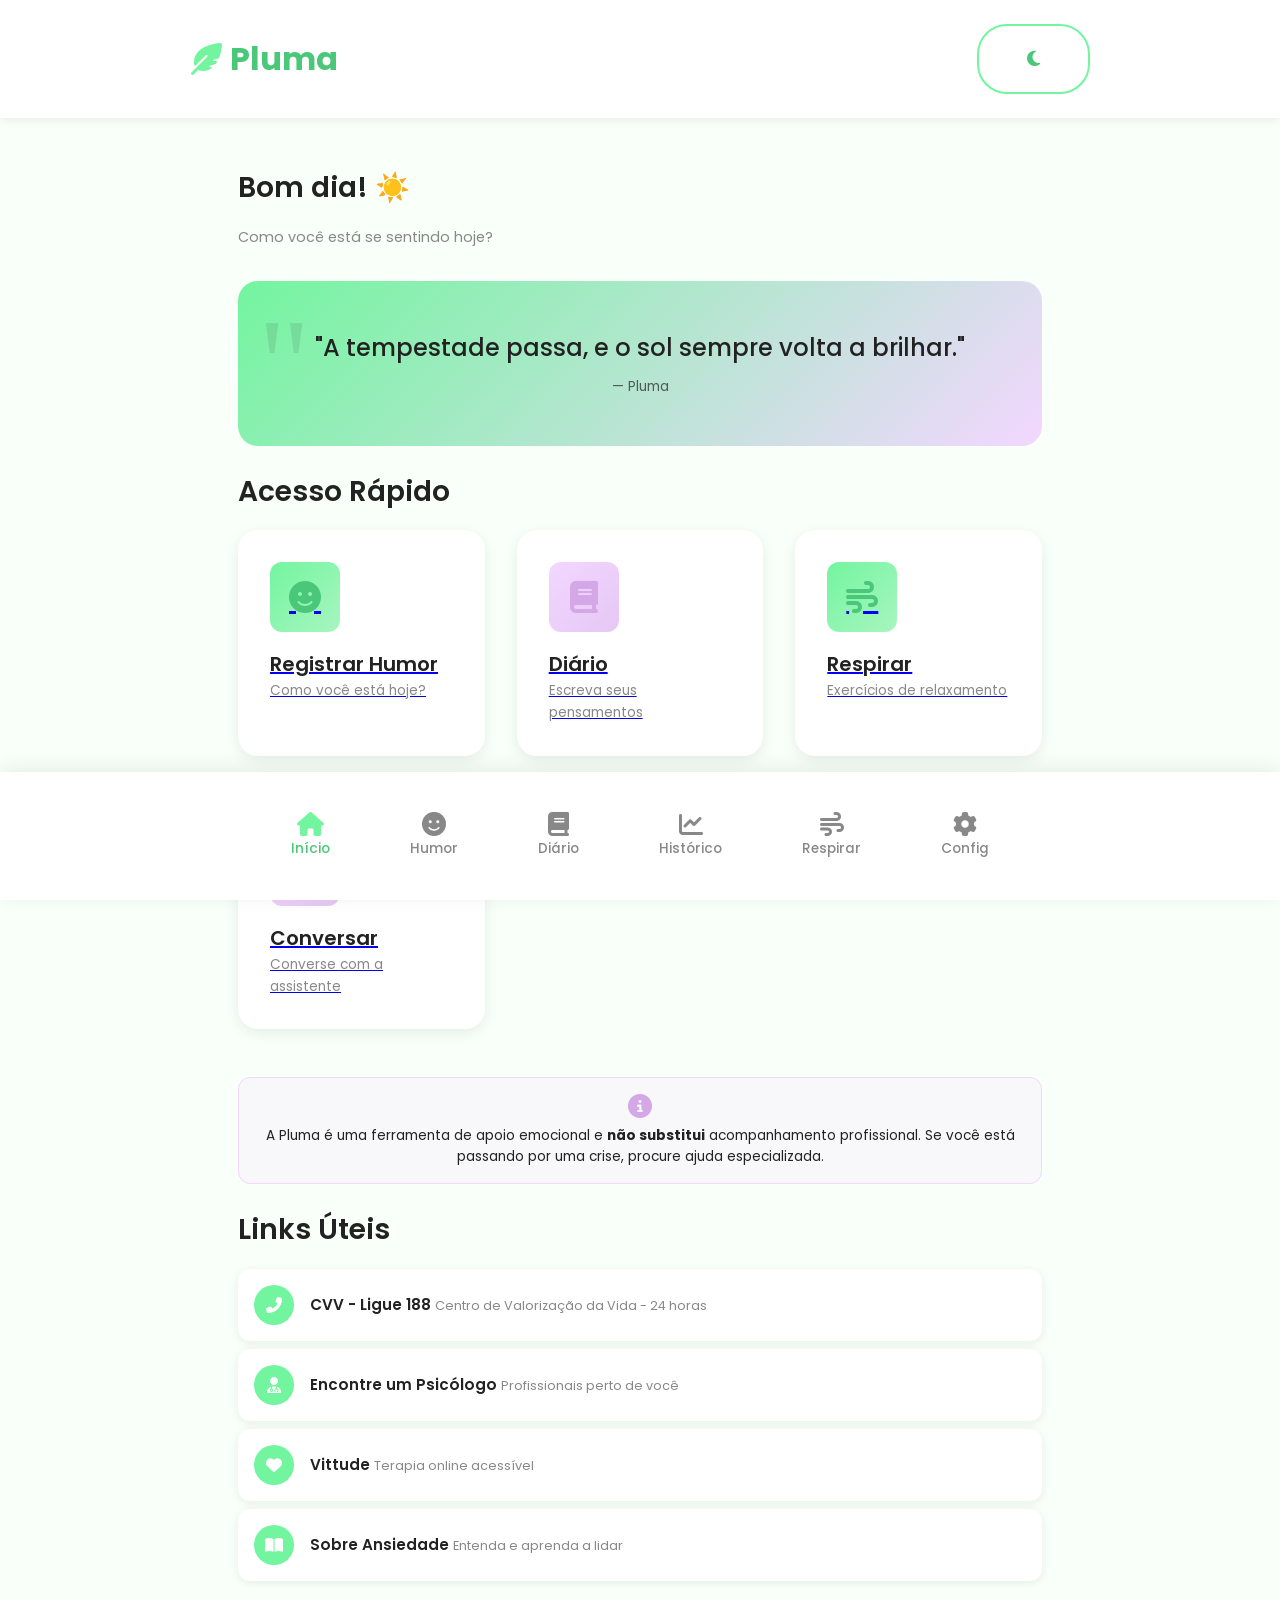
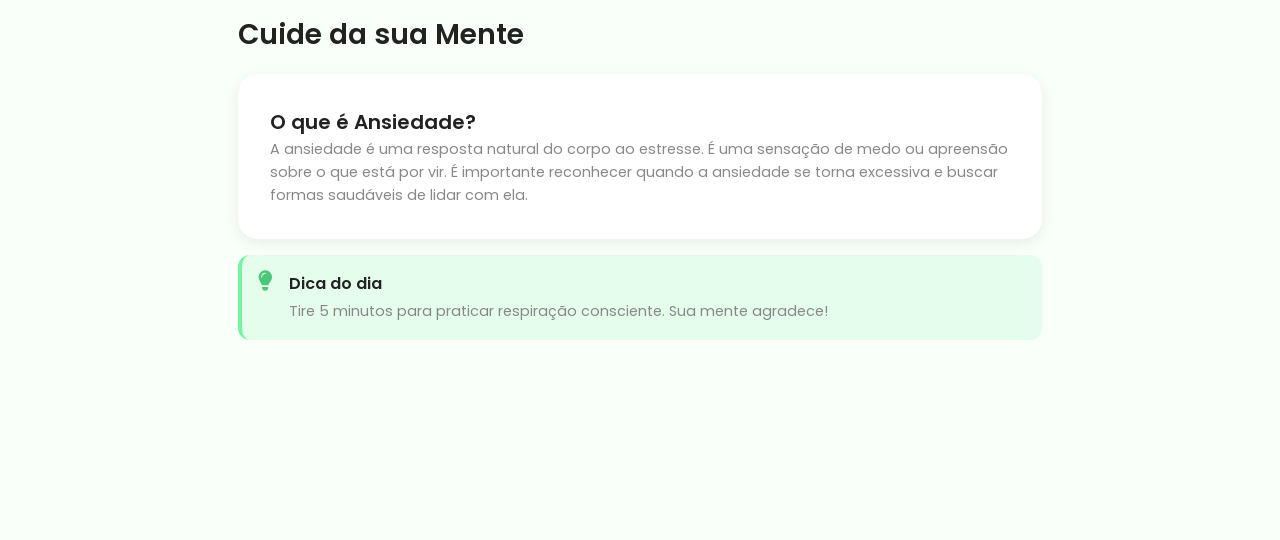
==== index.html @ 39aa9223 "codigo para salvar para futuras alteracoes" ====
<!DOCTYPE html>
<html lang="pt-BR">
<head>
    <meta charset="UTF-8">
    <meta name="viewport" content="width=device-width, initial-scale=1.0, maximum-scale=1.0, user-scalable=no">
    <meta name="description" content="Pluma - Plataforma de apoio emocional e bem-estar. Registre seu humor, escreva seu diário e pratique técnicas de respiração.">
    <meta name="theme-color" content="#73f59f">
    <meta name="apple-mobile-web-app-capable" content="yes">
    <meta name="apple-mobile-web-app-status-bar-style" content="default">
    
    <title>Pluma - Apoio Emocional</title>
    
    <!-- Fonts -->
    <link rel="preconnect" href="https://fonts.googleapis.com">
    <link rel="preconnect" href="https://fonts.gstatic.com" crossorigin>
    <link href="https://fonts.googleapis.com/css2?family=Poppins:wght@300;400;500;600;700&family=Inter:wght@400;500;600&display=swap" rel="stylesheet">
    
    <!-- Font Awesome -->
    <link rel="stylesheet" href="https://cdnjs.cloudflare.com/ajax/libs/font-awesome/6.5.1/css/all.min.css">
    
    <!-- Styles -->
    <link rel="stylesheet" href="css/style.css">
    <link rel="stylesheet" href="css/responsive.css">
</head>
<body>
    <!-- Splash Screen -->
    <div class="splash-screen" id="splashScreen">
        <div class="logo">🪶 Pluma</div>
        <div class="loader"></div>
    </div>

    <!-- Header -->
    <header class="header">
        <div class="header-content">
            <a href="index.html" class="logo">
                <i class="fas fa-feather-alt"></i>
                Pluma
            </a>
            <button class="btn btn-sm btn-outline" id="themeToggle" aria-label="Alternar tema">
                <i class="fas fa-moon"></i>
            </button>
        </div>
    </header>

    <!-- Conteúdo Principal -->
    <main class="container">
        <!-- Saudação -->
        <section class="section fade-in">
            <h1 class="section-title" id="greeting">Olá! 👋</h1>
            <p class="section-subtitle">Como você está se sentindo hoje?</p>
        </section>

        <!-- Mensagem Motivacional -->
        <section class="motivational-box slide-up">
            <p class="motivational-text" id="motivationalQuote">"Cada dia é uma nova oportunidade para cuidar de si mesmo."</p>
            <p class="motivational-author" id="motivationalAuthor">— Pluma</p>
        </section>

        <!-- Acesso Rápido -->
        <section class="section">
            <h2 class="section-title">Acesso Rápido</h2>
            <div class="cards-grid">
                <a href="humor.html" class="card">
                    <div class="card-header">
                        <div class="card-icon verde">
                            <i class="fas fa-smile"></i>
                        </div>
                    </div>
                    <h3 class="card-title">Registrar Humor</h3>
                    <p class="card-subtitle">Como você está hoje?</p>
                </a>
                
                <a href="diario.html" class="card">
                    <div class="card-header">
                        <div class="card-icon lilas">
                            <i class="fas fa-book"></i>
                        </div>
                    </div>
                    <h3 class="card-title">Diário</h3>
                    <p class="card-subtitle">Escreva seus pensamentos</p>
                </a>
                
                <a href="respirar.html" class="card">
                    <div class="card-header">
                        <div class="card-icon verde">
                            <i class="fas fa-wind"></i>
                        </div>
                    </div>
                    <h3 class="card-title">Respirar</h3>
                    <p class="card-subtitle">Exercícios de relaxamento</p>
                </a>
                
                <a href="ia.html" class="card">
                    <div class="card-header">
                        <div class="card-icon lilas">
                            <i class="fas fa-user-doctor"></i>
                        </div>
                    </div>
                    <h3 class="card-title">Conversar</h3>
                    <p class="card-subtitle">Converse com a assistente</p>
                </a>
            </div>
        </section>

        <!-- Aviso Importante -->
        <section class="disclaimer">
            <i class="fas fa-info-circle"></i>
            <p class="disclaimer-text">
                A Pluma é uma ferramenta de apoio emocional e <strong>não substitui</strong> acompanhamento profissional. 
                Se você está passando por uma crise, procure ajuda especializada.
            </p>
        </section>

        <!-- Links Úteis -->
        <section class="section">
            <h2 class="section-title">Links Úteis</h2>
            <div class="useful-links">
                <a href="https://www.cvv.org.br/" target="_blank" rel="noopener noreferrer" class="useful-link">
                    <i class="fas fa-phone-alt"></i>
                    <div class="useful-link-content">
                        <span class="useful-link-title">CVV - Ligue 188</span>
                        <span class="useful-link-description">Centro de Valorização da Vida - 24 horas</span>
                    </div>
                </a>
                
                <a href="https://www.doctoralia.com.br/psicologos" target="_blank" rel="noopener noreferrer" class="useful-link">
                    <i class="fas fa-user-md"></i>
                    <div class="useful-link-content">
                        <span class="useful-link-title">Encontre um Psicólogo</span>
                        <span class="useful-link-description">Profissionais perto de você</span>
                    </div>
                </a>
                
                <a href="https://www.vittude.com/" target="_blank" rel="noopener noreferrer" class="useful-link">
                    <i class="fas fa-heart"></i>
                    <div class="useful-link-content">
                        <span class="useful-link-title">Vittude</span>
                        <span class="useful-link-description">Terapia online acessível</span>
                    </div>
                </a>
                
                <a href="https://www.minhavida.com.br/bem-estar/tudo-sobre/17115-ansiedade" target="_blank" rel="noopener noreferrer" class="useful-link">
                    <i class="fas fa-book-open"></i>
                    <div class="useful-link-content">
                        <span class="useful-link-title">Sobre Ansiedade</span>
                        <span class="useful-link-description">Entenda e aprenda a lidar</span>
                    </div>
                </a>
            </div>
        </section>

        <!-- Conteúdo Informativo -->
        <section class="section">
            <h2 class="section-title">Cuide da sua Mente</h2>
            
            <div class="card">
                <h3 class="card-title">O que é Ansiedade?</h3>
                <p style="font-size: 0.9rem; color: var(--cinza-medio); line-height: 1.6;">
                    A ansiedade é uma resposta natural do corpo ao estresse. É uma sensação de medo ou apreensão 
                    sobre o que está por vir. É importante reconhecer quando a ansiedade se torna excessiva e 
                    buscar formas saudáveis de lidar com ela.
                </p>
            </div>
            
            <div class="alert alert-info">
                <i class="fas fa-lightbulb"></i>
                <div class="alert-content">
                    <p class="alert-title">Dica do dia</p>
                    <p class="alert-text">Tire 5 minutos para praticar respiração consciente. Sua mente agradece!</p>
                </div>
            </div>
        </section>
    </main>

    <!-- Navbar Inferior -->
    <nav class="navbar" aria-label="Navegação principal">
        <div class="navbar-content">
            <a href="index.html" class="nav-item active" aria-current="page">
                <i class="fas fa-home"></i>
                <span>Início</span>
            </a>
            <a href="humor.html" class="nav-item">
                <i class="fas fa-smile"></i>
                <span>Humor</span>
            </a>
            <a href="diario.html" class="nav-item">
                <i class="fas fa-book"></i>
                <span>Diário</span>
            </a>
            <a href="historico.html" class="nav-item">
                <i class="fas fa-chart-line"></i>
                <span>Histórico</span>
            </a>
            <a href="respirar.html" class="nav-item">
                <i class="fas fa-wind"></i>
                <span>Respirar</span>
            </a>
            <a href="config.html" class="nav-item">
                <i class="fas fa-cog"></i>
                <span>Config</span>
            </a>
        </div>
    </nav>

    <!-- Scripts -->
    <script src="js/app.js"></script>
</body>
</html>
---- css/style.css ----
/* ============================================
   PLUMA - Estilos Principais
   Plataforma de Apoio Emocional
   ============================================ */

/* Reset e Base */
* {
    margin: 0;
    padding: 0;
    box-sizing: border-box;
}

:root {
    /* Paleta de Cores */
    --verde-claro: #73f59f;
    --lilas-claro: #f3d7ff;
    --branco: #ffffff;
    --fundo-suave: #f9fff9;
    --texto-escuro: #222222;
    --verde-escuro: #4bc77a;
    --lilas-escuro: #d4a8e6;
    --cinza-claro: #f5f5f5;
    --cinza-medio: #888888;
    --sombra: rgba(0, 0, 0, 0.08);
    
    /* Tipografia */
    --font-principal: 'Poppins', -apple-system, BlinkMacSystemFont, 'Segoe UI', sans-serif;
    --font-secundaria: 'Inter', sans-serif;
    
    /* Espaçamentos */
    --espacamento-xs: 0.25rem;
    --espacamento-sm: 0.5rem;
    --espacamento-md: 1rem;
    --espacamento-lg: 1.5rem;
    --espacamento-xl: 2rem;
    --espacamento-xxl: 3rem;
    
    /* Bordas */
    --borda-radius-sm: 8px;
    --borda-radius-md: 12px;
    --borda-radius-lg: 20px;
    --borda-radius-xl: 30px;
    
    /* Transições */
    --transicao-rapida: 0.2s ease;
    --transicao-media: 0.3s ease;
    --transicao-lenta: 0.5s ease;
}

/* Dark Mode */
[data-theme="dark"] {
    --verde-claro: #4bc77a;
    --lilas-claro: #9b59b6;
    --branco: #1a1a2e;
    --fundo-suave: #16213e;
    --texto-escuro: #f0f0f0;
    --cinza-claro: #2a2a4a;
    --sombra: rgba(0, 0, 0, 0.3);
}

html {
    font-size: 16px;
    scroll-behavior: smooth;
}

body {
    font-family: var(--font-principal);
    background-color: var(--fundo-suave);
    color: var(--texto-escuro);
    line-height: 1.6;
    min-height: 100vh;
    padding-bottom: 80px;
    transition: background-color var(--transicao-media), color var(--transicao-media);
}

/* Loader / Splash Screen */
.splash-screen {
    position: fixed;
    top: 0;
    left: 0;
    width: 100%;
    height: 100%;
    background: linear-gradient(135deg, var(--verde-claro), var(--lilas-claro));
    display: flex;
    flex-direction: column;
    justify-content: center;
    align-items: center;
    z-index: 9999;
    transition: opacity var(--transicao-lenta), visibility var(--transicao-lenta);
}

.splash-screen.hidden {
    opacity: 0;
    visibility: hidden;
}

.splash-screen .logo {
    font-size: 3rem;
    font-weight: 700;
    color: var(--branco);
    margin-bottom: var(--espacamento-md);
    animation: pulse 2s infinite;
}

.splash-screen .loader {
    width: 50px;
    height: 50px;
    border: 4px solid rgba(255, 255, 255, 0.3);
    border-top-color: var(--branco);
    border-radius: 50%;
    animation: spin 1s linear infinite;
}

@keyframes spin {
    to { transform: rotate(360deg); }
}

@keyframes pulse {
    0%, 100% { transform: scale(1); }
    50% { transform: scale(1.05); }
}

/* Container Principal */
.container {
    max-width: 500px;
    margin: 0 auto;
    padding: var(--espacamento-md);
}

/* Header */
.header {
    background: var(--branco);
    padding: var(--espacamento-md) var(--espacamento-lg);
    box-shadow: 0 2px 10px var(--sombra);
    position: sticky;
    top: 0;
    z-index: 100;
}

.header-content {
    max-width: 500px;
    margin: 0 auto;
    display: flex;
    justify-content: space-between;
    align-items: center;
}

.header .logo {
    font-size: 1.5rem;
    font-weight: 700;
    color: var(--verde-escuro);
    text-decoration: none;
    display: flex;
    align-items: center;
    gap: var(--espacamento-sm);
}

.header .logo i {
    color: var(--verde-claro);
}

/* Cards */
.card {
    background: var(--branco);
    border-radius: var(--borda-radius-lg);
    padding: var(--espacamento-lg);
    margin-bottom: var(--espacamento-md);
    box-shadow: 0 4px 15px var(--sombra);
    transition: transform var(--transicao-rapida), box-shadow var(--transicao-rapida);
}

.card:hover {
    transform: translateY(-3px);
    box-shadow: 0 8px 25px var(--sombra);
}

.card-header {
    display: flex;
    align-items: center;
    gap: var(--espacamento-md);
    margin-bottom: var(--espacamento-md);
}

.card-icon {
    width: 50px;
    height: 50px;
    border-radius: var(--borda-radius-md);
    display: flex;
    align-items: center;
    justify-content: center;
    font-size: 1.5rem;
}

.card-icon.verde {
    background: linear-gradient(135deg, var(--verde-claro), #a8f5c0);
    color: var(--verde-escuro);
}

.card-icon.lilas {
    background: linear-gradient(135deg, var(--lilas-claro), #e6c7f5);
    color: var(--lilas-escuro);
}

.card-title {
    font-size: 1.1rem;
    font-weight: 600;
    color: var(--texto-escuro);
}

.card-subtitle {
    font-size: 0.85rem;
    color: var(--cinza-medio);
}

/* Botões */
.btn {
    display: inline-flex;
    align-items: center;
    justify-content: center;
    gap: var(--espacamento-sm);
    padding: var(--espacamento-md) var(--espacamento-xl);
    border: none;
    border-radius: var(--borda-radius-xl);
    font-family: var(--font-principal);
    font-size: 1rem;
    font-weight: 600;
    cursor: pointer;
    transition: all var(--transicao-rapida);
    text-decoration: none;
}

.btn-primary {
    background: linear-gradient(135deg, var(--verde-claro), var(--verde-escuro));
    color: var(--branco);
}

.btn-primary:hover {
    transform: translateY(-2px);
    box-shadow: 0 5px 20px rgba(115, 245, 159, 0.4);
}

.btn-secondary {
    background: linear-gradient(135deg, var(--lilas-claro), var(--lilas-escuro));
    color: var(--branco);
}

.btn-secondary:hover {
    transform: translateY(-2px);
    box-shadow: 0 5px 20px rgba(243, 215, 255, 0.4);
}

.btn-outline {
    background: transparent;
    border: 2px solid var(--verde-claro);
    color: var(--verde-escuro);
}

.btn-outline:hover {
    background: var(--verde-claro);
    color: var(--branco);
}

.btn-block {
    width: 100%;
}

.btn-sm {
    padding: var(--espacamento-sm) var(--espacamento-md);
    font-size: 0.875rem;
}

/* Inputs */
.form-group {
    margin-bottom: var(--espacamento-md);
}

.form-label {
    display: block;
    margin-bottom: var(--espacamento-sm);
    font-weight: 500;
    color: var(--texto-escuro);
}

.form-input {
    width: 100%;
    padding: var(--espacamento-md);
    border: 2px solid var(--cinza-claro);
    border-radius: var(--borda-radius-md);
    font-family: var(--font-principal);
    font-size: 1rem;
    transition: border-color var(--transicao-rapida), box-shadow var(--transicao-rapida);
    background: var(--branco);
    color: var(--texto-escuro);
}

.form-input:focus {
    outline: none;
    border-color: var(--verde-claro);
    box-shadow: 0 0 0 4px rgba(115, 245, 159, 0.2);
}

.form-input::placeholder {
    color: var(--cinza-medio);
}

.input-icon-wrapper {
    position: relative;
}

.input-icon-wrapper .form-input {
    padding-left: 45px;
}

.input-icon-wrapper i {
    position: absolute;
    left: 15px;
    top: 50%;
    transform: translateY(-50%);
    color: var(--cinza-medio);
}

/* Textarea */
.form-textarea {
    width: 100%;
    min-height: 120px;
    padding: var(--espacamento-md);
    border: 2px solid var(--cinza-claro);
    border-radius: var(--borda-radius-md);
    font-family: var(--font-principal);
    font-size: 1rem;
    resize: vertical;
    transition: border-color var(--transicao-rapida);
    background: var(--branco);
    color: var(--texto-escuro);
}

.form-textarea:focus {
    outline: none;
    border-color: var(--verde-claro);
    box-shadow: 0 0 0 4px rgba(115, 245, 159, 0.2);
}

/* Navbar Inferior */
.navbar {
    position: fixed;
    bottom: 0;
    left: 0;
    right: 0;
    background: var(--branco);
    padding: var(--espacamento-sm) 0;
    box-shadow: 0 -4px 20px var(--sombra);
    z-index: 1000;
}

.navbar-content {
    max-width: 500px;
    margin: 0 auto;
    display: flex;
    justify-content: space-around;
    align-items: center;
    padding: 0 var(--espacamento-sm);
}

.nav-item {
    display: flex;
    flex-direction: column;
    align-items: center;
    text-decoration: none;
    color: var(--cinza-medio);
    padding: var(--espacamento-sm);
    border-radius: var(--borda-radius-md);
    transition: all var(--transicao-rapida);
    min-width: 50px;
}

.nav-item i {
    font-size: 1.25rem;
    margin-bottom: 2px;
}

.nav-item span {
    font-size: 0.65rem;
    font-weight: 500;
}

.nav-item:hover {
    color: var(--verde-escuro);
    background: rgba(115, 245, 159, 0.1);
}

.nav-item.active {
    color: var(--verde-escuro);
}

.nav-item.active i {
    color: var(--verde-claro);
}

/* Seções */
.section {
    margin-bottom: var(--espacamento-xl);
}

.section-title {
    font-size: 1.25rem;
    font-weight: 600;
    margin-bottom: var(--espacamento-md);
    color: var(--texto-escuro);
}

.section-subtitle {
    font-size: 0.9rem;
    color: var(--cinza-medio);
    margin-bottom: var(--espacamento-lg);
}

/* Grid de Cards */
.cards-grid {
    display: grid;
    grid-template-columns: repeat(2, 1fr);
    gap: var(--espacamento-md);
}

/* Badge */
.badge {
    display: inline-block;
    padding: var(--espacamento-xs) var(--espacamento-sm);
    border-radius: var(--borda-radius-sm);
    font-size: 0.75rem;
    font-weight: 600;
}

.badge-verde {
    background: rgba(115, 245, 159, 0.2);
    color: var(--verde-escuro);
}

.badge-lilas {
    background: rgba(243, 215, 255, 0.4);
    color: var(--lilas-escuro);
}

/* Alertas */
.alert {
    padding: var(--espacamento-md);
    border-radius: var(--borda-radius-md);
    margin-bottom: var(--espacamento-md);
    display: flex;
    align-items: flex-start;
    gap: var(--espacamento-md);
}

.alert-info {
    background: rgba(115, 245, 159, 0.15);
    border-left: 4px solid var(--verde-claro);
}

.alert-warning {
    background: rgba(243, 215, 255, 0.3);
    border-left: 4px solid var(--lilas-claro);
}

.alert i {
    font-size: 1.25rem;
    color: var(--verde-escuro);
}

.alert-content {
    flex: 1;
}

.alert-title {
    font-weight: 600;
    margin-bottom: var(--espacamento-xs);
}

.alert-text {
    font-size: 0.9rem;
    color: var(--cinza-medio);
}

/* Mensagem Motivacional */
.motivational-box {
    background: linear-gradient(135deg, var(--verde-claro), var(--lilas-claro));
    border-radius: var(--borda-radius-lg);
    padding: var(--espacamento-xl);
    text-align: center;
    margin-bottom: var(--espacamento-lg);
    position: relative;
    overflow: hidden;
}

.motivational-box::before {
    content: '"';
    position: absolute;
    top: -20px;
    left: 20px;
    font-size: 8rem;
    opacity: 0.1;
    font-family: Georgia, serif;
}

.motivational-text {
    font-size: 1.1rem;
    font-weight: 500;
    color: var(--texto-escuro);
    line-height: 1.6;
    position: relative;
    z-index: 1;
}

.motivational-author {
    font-size: 0.85rem;
    color: var(--texto-escuro);
    opacity: 0.7;
    margin-top: var(--espacamento-sm);
}

/* Links Úteis */
.useful-links {
    display: flex;
    flex-direction: column;
    gap: var(--espacamento-sm);
}

.useful-link {
    display: flex;
    align-items: center;
    gap: var(--espacamento-md);
    padding: var(--espacamento-md);
    background: var(--branco);
    border-radius: var(--borda-radius-md);
    text-decoration: none;
    color: var(--texto-escuro);
    transition: all var(--transicao-rapida);
    box-shadow: 0 2px 10px var(--sombra);
}

.useful-link:hover {
    transform: translateX(5px);
    box-shadow: 0 4px 15px var(--sombra);
}

.useful-link i {
    width: 40px;
    height: 40px;
    border-radius: 50%;
    display: flex;
    align-items: center;
    justify-content: center;
    background: var(--verde-claro);
    color: var(--branco);
}

.useful-link-content {
    flex: 1;
}

.useful-link-title {
    font-weight: 600;
    font-size: 0.95rem;
}

.useful-link-description {
    font-size: 0.8rem;
    color: var(--cinza-medio);
}

/* Disclaimer */
.disclaimer {
    background: rgba(243, 215, 255, 0.2);
    border: 1px solid var(--lilas-claro);
    border-radius: var(--borda-radius-md);
    padding: var(--espacamento-md);
    margin: var(--espacamento-lg) 0;
    text-align: center;
}

.disclaimer i {
    color: var(--lilas-escuro);
    font-size: 1.5rem;
    margin-bottom: var(--espacamento-sm);
}

.disclaimer-text {
    font-size: 0.85rem;
    color: var(--texto-escuro);
    line-height: 1.5;
}

/* Animações */
@keyframes fadeIn {
    from {
        opacity: 0;
        transform: translateY(20px);
    }
    to {
        opacity: 1;
        transform: translateY(0);
    }
}

@keyframes slideUp {
    from {
        opacity: 0;
        transform: translateY(30px);
    }
    to {
        opacity: 1;
        transform: translateY(0);
    }
}

.fade-in {
    animation: fadeIn var(--transicao-media) ease-out;
}

.slide-up {
    animation: slideUp var(--transicao-lenta) ease-out;
}

/* Empty State */
.empty-state {
    text-align: center;
    padding: var(--espacamento-xxl);
}

.empty-state i {
    font-size: 4rem;
    color: var(--cinza-claro);
    margin-bottom: var(--espacamento-md);
}

.empty-state-title {
    font-size: 1.1rem;
    font-weight: 600;
    color: var(--texto-escuro);
    margin-bottom: var(--espacamento-sm);
}

.empty-state-text {
    font-size: 0.9rem;
    color: var(--cinza-medio);
}

/* Divider */
.divider {
    height: 1px;
    background: var(--cinza-claro);
    margin: var(--espacamento-lg) 0;
}

/* Toggle Switch */
.toggle-wrapper {
    display: flex;
    align-items: center;
    justify-content: space-between;
    padding: var(--espacamento-md);
    background: var(--branco);
    border-radius: var(--borda-radius-md);
    margin-bottom: var(--espacamento-sm);
}

.toggle-label {
    display: flex;
    align-items: center;
    gap: var(--espacamento-md);
}

.toggle-label i {
    width: 40px;
    height: 40px;
    border-radius: 50%;
    display: flex;
    align-items: center;
    justify-content: center;
    background: var(--cinza-claro);
    color: var(--texto-escuro);
}

.toggle-switch {
    position: relative;
    width: 52px;
    height: 28px;
}

.toggle-switch input {
    opacity: 0;
    width: 0;
    height: 0;
}

.toggle-slider {
    position: absolute;
    cursor: pointer;
    top: 0;
    left: 0;
    right: 0;
    bottom: 0;
    background: var(--cinza-claro);
    border-radius: 28px;
    transition: var(--transicao-rapida);
}

.toggle-slider::before {
    content: '';
    position: absolute;
    width: 22px;
    height: 22px;
    left: 3px;
    bottom: 3px;
    background: var(--branco);
    border-radius: 50%;
    transition: var(--transicao-rapida);
    box-shadow: 0 2px 4px rgba(0, 0, 0, 0.2);
}

.toggle-switch input:checked + .toggle-slider {
    background: var(--verde-claro);
}

.toggle-switch input:checked + .toggle-slider::before {
    transform: translateX(24px);
}

/* Utilitários */
.text-center { text-align: center; }
.text-left { text-align: left; }
.text-right { text-align: right; }

.mb-sm { margin-bottom: var(--espacamento-sm); }
.mb-md { margin-bottom: var(--espacamento-md); }
.mb-lg { margin-bottom: var(--espacamento-lg); }
.mb-xl { margin-bottom: var(--espacamento-xl); }

.mt-sm { margin-top: var(--espacamento-sm); }
.mt-md { margin-top: var(--espacamento-md); }
.mt-lg { margin-top: var(--espacamento-lg); }
.mt-xl { margin-top: var(--espacamento-xl); }

.flex { display: flex; }
.flex-center { display: flex; align-items: center; justify-content: center; }
.flex-between { display: flex; align-items: center; justify-content: space-between; }
.flex-column { flex-direction: column; }
.gap-sm { gap: var(--espacamento-sm); }
.gap-md { gap: var(--espacamento-md); }

.w-full { width: 100%; }
.h-full { height: 100%; }

.hidden { display: none !important; }
.visible { display: block !important; }
---- css/responsive.css ----
/* ============================================
   PLUMA - Estilos Responsivos
   Media Queries para todas as telas
   ============================================ */

/* Mobile Small (até 320px) */
@media screen and (max-width: 320px) {
    html {
        font-size: 14px;
    }
    
    .container {
        padding: var(--espacamento-sm);
    }
    
    .navbar-content {
        padding: 0;
    }
    
    .nav-item {
        min-width: 40px;
        padding: var(--espacamento-xs);
    }
    
    .nav-item span {
        font-size: 0.55rem;
    }
    
    .cards-grid {
        grid-template-columns: 1fr;
    }
    
    .motivational-box {
        padding: var(--espacamento-md);
    }
    
    .motivational-text {
        font-size: 0.95rem;
    }
}

/* Mobile Medium (321px - 480px) */
@media screen and (min-width: 321px) and (max-width: 480px) {
    .container {
        padding: var(--espacamento-md);
    }
    
    .header {
        padding: var(--espacamento-sm) var(--espacamento-md);
    }
    
    .nav-item span {
        font-size: 0.6rem;
    }
}

/* Tablet (481px - 768px) */
@media screen and (min-width: 481px) and (max-width: 768px) {
    .container {
        max-width: 600px;
        padding: var(--espacamento-lg);
    }
    
    .cards-grid {
        grid-template-columns: repeat(2, 1fr);
        gap: var(--espacamento-lg);
    }
    
    .navbar {
        padding: var(--espacamento-md) 0;
    }
    
    .navbar-content {
        max-width: 600px;
    }
    
    .nav-item {
        padding: var(--espacamento-md);
    }
    
    .nav-item i {
        font-size: 1.5rem;
    }
    
    .nav-item span {
        font-size: 0.75rem;
    }
    
    .motivational-box {
        padding: var(--espacamento-xxl);
    }
    
    .motivational-text {
        font-size: 1.25rem;
    }
    
    .card {
        padding: var(--espacamento-xl);
    }
    
    .section-title {
        font-size: 1.5rem;
    }
}

/* Desktop Small (769px - 1024px) */
@media screen and (min-width: 769px) and (max-width: 1024px) {
    body {
        padding-bottom: 100px;
    }
    
    .container {
        max-width: 700px;
        padding: var(--espacamento-xl);
    }
    
    .header {
        padding: var(--espacamento-lg) var(--espacamento-xl);
    }
    
    .header-content {
        max-width: 700px;
    }
    
    .header .logo {
        font-size: 1.75rem;
    }
    
    .navbar-content {
        max-width: 700px;
    }
    
    .cards-grid {
        grid-template-columns: repeat(3, 1fr);
    }
    
    .card {
        padding: var(--espacamento-xl);
    }
    
    .card-icon {
        width: 60px;
        height: 60px;
        font-size: 1.75rem;
    }
}

/* Desktop Medium (1025px - 1200px) */
@media screen and (min-width: 1025px) and (max-width: 1200px) {
    body {
        padding-bottom: 100px;
    }
    
    .container {
        max-width: 800px;
        padding: var(--espacamento-xl);
    }
    
    .header-content {
        max-width: 800px;
    }
    
    .navbar-content {
        max-width: 800px;
    }
    
    .cards-grid {
        grid-template-columns: repeat(3, 1fr);
        gap: var(--espacamento-lg);
    }
}

/* Desktop Large (acima de 1200px) */
@media screen and (min-width: 1201px) {
    body {
        padding-bottom: 120px;
    }
    
    .container {
        max-width: 900px;
        padding: var(--espacamento-xxl);
    }
    
    .header {
        padding: var(--espacamento-lg) var(--espacamento-xxl);
    }
    
    .header-content {
        max-width: 900px;
    }
    
    .header .logo {
        font-size: 2rem;
    }
    
    .navbar {
        padding: var(--espacamento-lg) 0;
    }
    
    .navbar-content {
        max-width: 900px;
        justify-content: center;
        gap: var(--espacamento-xl);
    }
    
    .nav-item {
        padding: var(--espacamento-md) var(--espacamento-lg);
    }
    
    .nav-item i {
        font-size: 1.5rem;
    }
    
    .nav-item span {
        font-size: 0.85rem;
    }
    
    .cards-grid {
        grid-template-columns: repeat(3, 1fr);
        gap: var(--espacamento-xl);
    }
    
    .card {
        padding: var(--espacamento-xl);
    }
    
    .card-icon {
        width: 70px;
        height: 70px;
        font-size: 2rem;
    }
    
    .card-title {
        font-size: 1.25rem;
    }
    
    .section-title {
        font-size: 1.75rem;
    }
    
    .motivational-box {
        padding: var(--espacamento-xxl) 4rem;
    }
    
    .motivational-text {
        font-size: 1.5rem;
    }
    
    .btn {
        padding: var(--espacamento-lg) var(--espacamento-xxl);
        font-size: 1.1rem;
    }
}

/* Landscape Orientation para Mobile */
@media screen and (max-height: 500px) and (orientation: landscape) {
    .splash-screen .logo {
        font-size: 2rem;
    }
    
    .splash-screen .loader {
        width: 30px;
        height: 30px;
    }
    
    body {
        padding-bottom: 60px;
    }
    
    .navbar {
        padding: var(--espacamento-xs) 0;
    }
    
    .nav-item {
        flex-direction: row;
        gap: var(--espacamento-sm);
    }
    
    .nav-item i {
        font-size: 1rem;
        margin-bottom: 0;
    }
    
    .nav-item span {
        font-size: 0.7rem;
    }
}

/* Print Styles */
@media print {
    .navbar,
    .header,
    .splash-screen {
        display: none !important;
    }
    
    body {
        padding: 0;
        background: white;
    }
    
    .container {
        max-width: 100%;
        padding: 20px;
    }
    
    .card {
        box-shadow: none;
        border: 1px solid #ddd;
        break-inside: avoid;
    }
    
    .btn {
        display: none;
    }
    
    a {
        color: inherit;
        text-decoration: none;
    }
    
    a::after {
        content: " (" attr(href) ")";
        font-size: 0.8em;
        color: #666;
    }
}

/* Preferência de Movimento Reduzido */
@media (prefers-reduced-motion: reduce) {
    *,
    *::before,
    *::after {
        animation-duration: 0.01ms !important;
        animation-iteration-count: 1 !important;
        transition-duration: 0.01ms !important;
        scroll-behavior: auto !important;
    }
    
    .splash-screen .loader {
        animation: none;
        border-top-color: var(--verde-claro);
    }
}

/* High Contrast Mode */
@media (prefers-contrast: high) {
    :root {
        --verde-claro: #00aa44;
        --lilas-claro: #9933cc;
        --sombra: rgba(0, 0, 0, 0.2);
    }
    
    .card {
        border: 2px solid var(--texto-escuro);
    }
    
    .btn {
        border: 2px solid currentColor;
    }
    
    .form-input,
    .form-textarea {
        border-width: 3px;
    }
}

/* Touch Device Adjustments */
@media (hover: none) and (pointer: coarse) {
    .nav-item:hover {
        background: transparent;
    }
    
    .card:hover {
        transform: none;
    }
    
    .btn:hover {
        transform: none;
    }
    
    .useful-link:hover {
        transform: none;
    }
    
    /* Larger touch targets */
    .btn {
        min-height: 48px;
    }
    
    .nav-item {
        min-height: 48px;
        min-width: 48px;
    }
    
    .form-input,
    .form-textarea {
        min-height: 48px;
        font-size: 16px; /* Prevents zoom on iOS */
    }
}

/* Dark Mode Media Query */
@media (prefers-color-scheme: dark) {
    :root:not([data-theme="light"]) {
        --verde-claro: #4bc77a;
        --lilas-claro: #9b59b6;
        --branco: #1a1a2e;
        --fundo-suave: #16213e;
        --texto-escuro: #f0f0f0;
        --cinza-claro: #2a2a4a;
        --cinza-medio: #aaaaaa;
        --sombra: rgba(0, 0, 0, 0.3);
    }
}
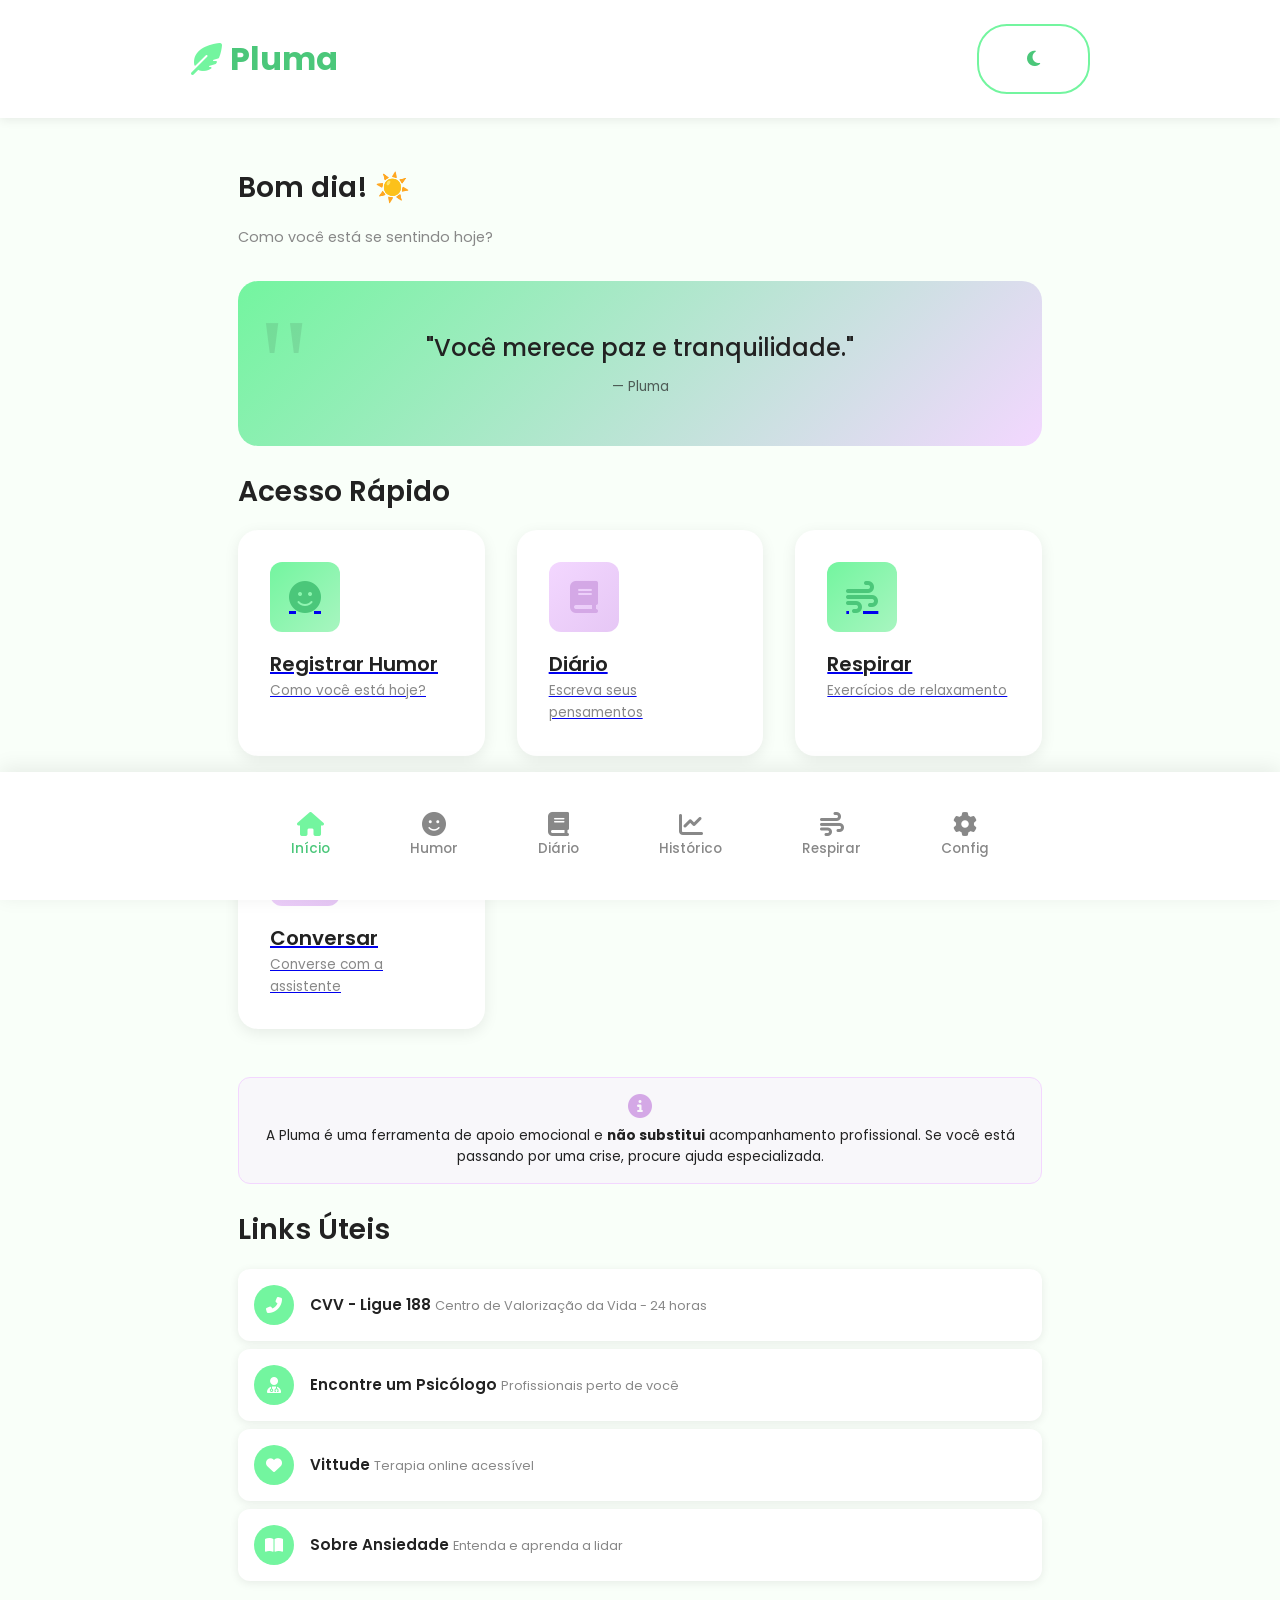
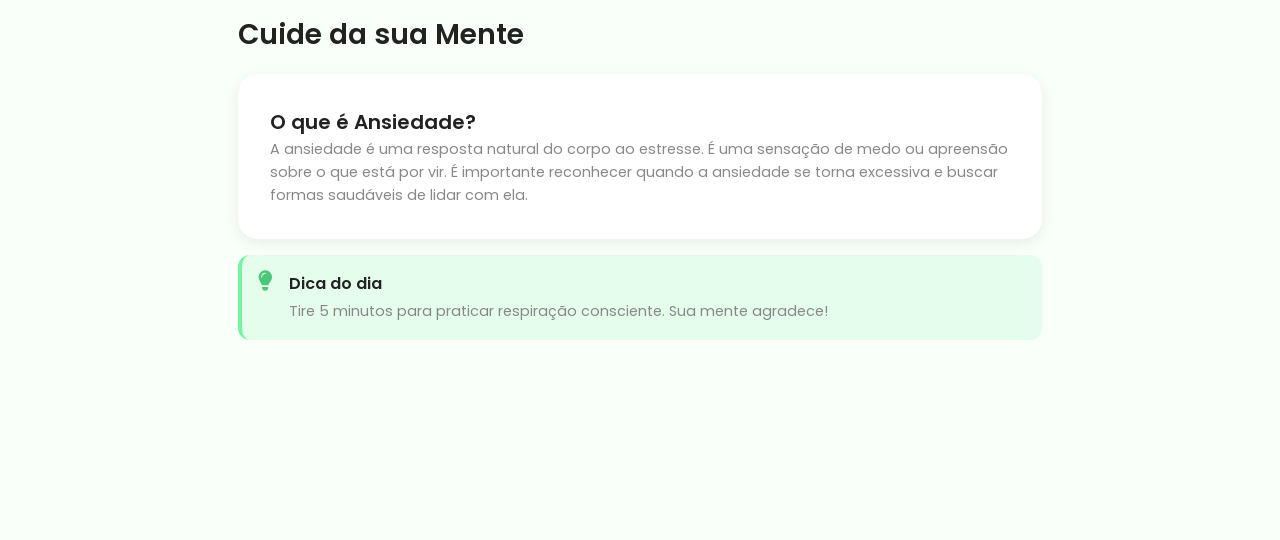
==== commit 8df66712: "implementacao do feedback" ====
--- a/index.html
+++ b/index.html
@@ -204,5 +204,6 @@
 
     <!-- Scripts -->
     <script src="js/app.js"></script>
+    <script src="js/notificacoes.js"></script>
 </body>
 </html>
--- a/css/style.css
+++ b/css/style.css
@@ -723,6 +723,52 @@
     transform: translateX(24px);
 }
 
+/* Controle de Notificações */
+.notificacoes-opcoes {
+    padding: var(--espacamento-md);
+    margin-bottom: var(--espacamento-md);
+    background: var(--fundo-suave);
+    border: 1px solid var(--cinza-claro);
+    border-radius: var(--borda-radius-md);
+}
+
+.notificacoes-aviso {
+    display: flex;
+    align-items: flex-start;
+    gap: var(--espacamento-sm);
+    font-size: 0.85rem;
+    color: var(--cinza-medio);
+    margin-bottom: var(--espacamento-md);
+    line-height: 1.5;
+}
+
+.notificacoes-aviso i {
+    color: var(--verde-escuro);
+    margin-top: 2px;
+}
+
+.notificacoes-status {
+    display: flex;
+    align-items: flex-start;
+    gap: var(--espacamento-sm);
+    font-size: 0.85rem;
+    line-height: 1.5;
+    padding: var(--espacamento-sm) var(--espacamento-md);
+    border-radius: var(--borda-radius-md);
+    background: var(--cinza-claro);
+    color: var(--cinza-medio);
+}
+
+.notificacoes-status.ativo {
+    background: rgba(115, 245, 159, 0.15);
+    color: var(--verde-escuro);
+}
+
+.notificacoes-status.atencao {
+    background: rgba(243, 215, 255, 0.3);
+    color: var(--lilas-escuro);
+}
+
 /* Utilitários */
 .text-center { text-align: center; }
 .text-left { text-align: left; }
